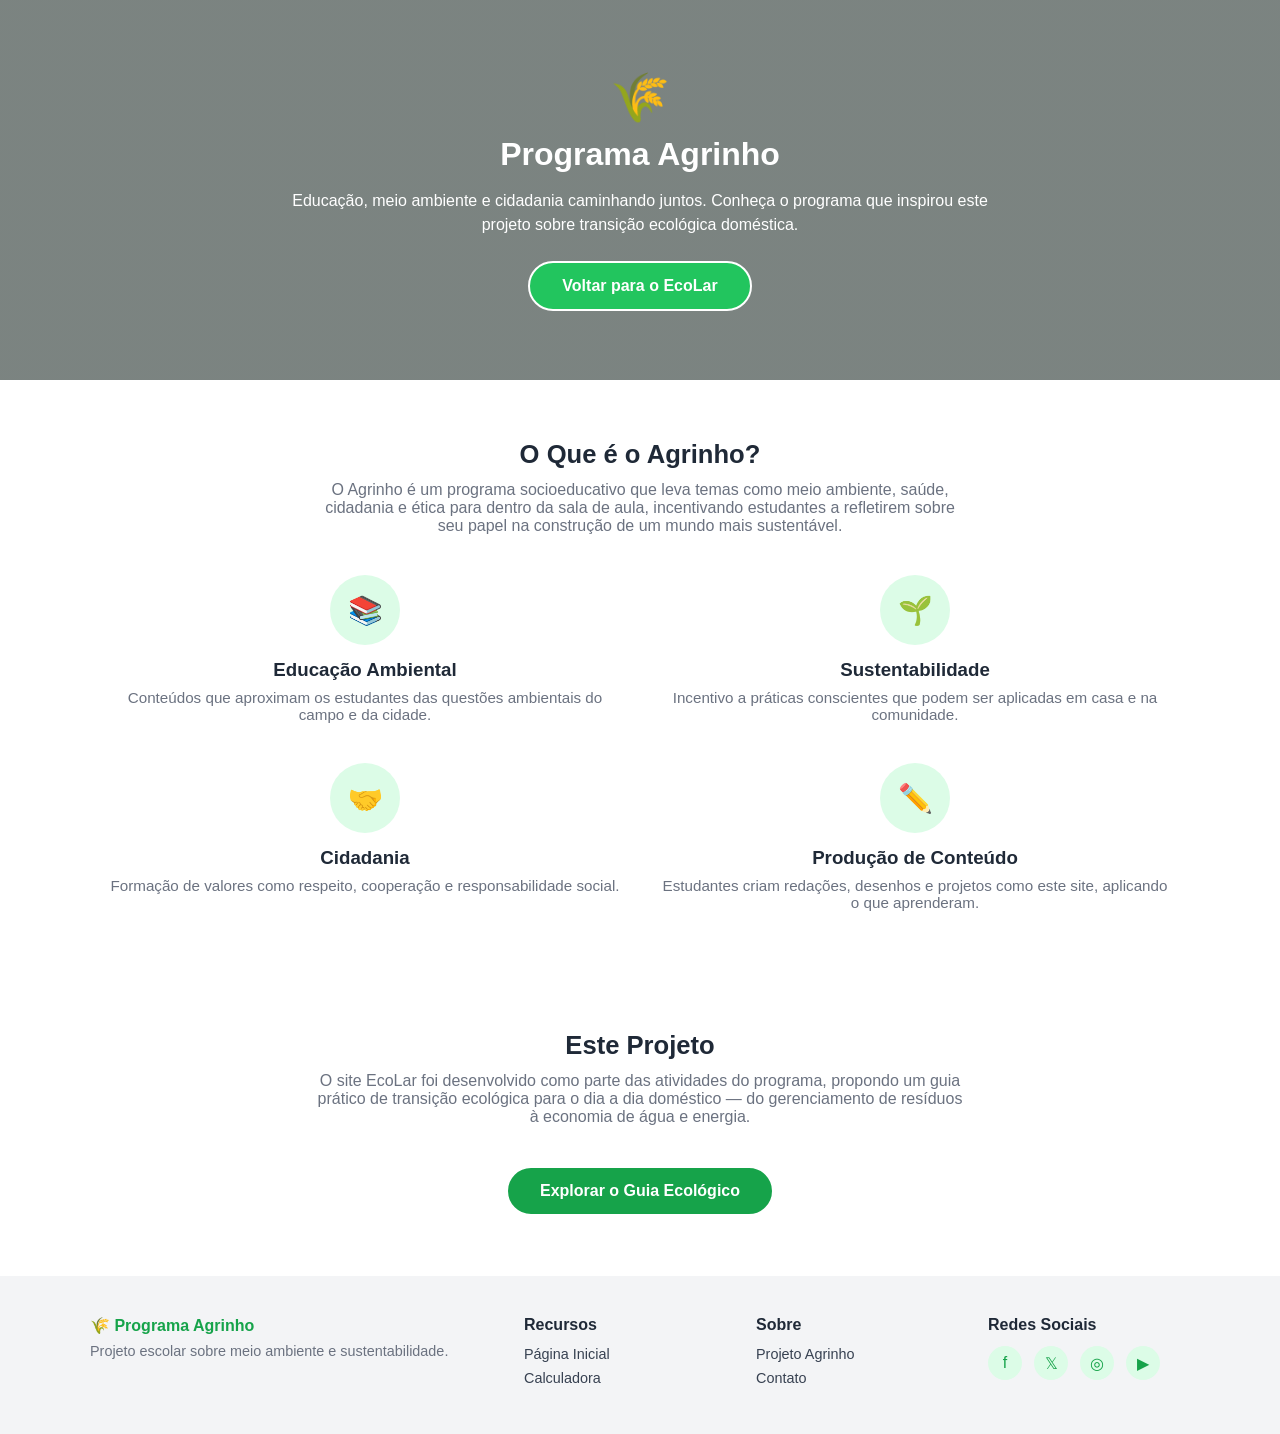
==== agrinho.html @ 68af2e0d "ygfy8of" ====
<!DOCTYPE html>
<html lang="pt-BR">
<head>
<meta charset="UTF-8">
<meta name="viewport" content="width=device-width, initial-scale=1.0">
<title>Programa Agrinho - EcoLar</title>
<link rel="stylesheet" href="style.css">
</head>
<body>

  <div class="hero" style="min-height:380px;">
    <div class="hero-inner">
      <div class="leaf-icon">🌾</div>
      <h1>Programa Agrinho</h1>
      <p>Educação, meio ambiente e cidadania caminhando juntos. Conheça o programa que inspirou este projeto sobre transição ecológica doméstica.</p>
      <a href="index.html" class="btn-primary" style="display:inline-block;">Voltar para o EcoLar</a>
    </div>
  </div>

  <section>
    <h2>O Que é o Agrinho?</h2>
    <p class="subtitle">O Agrinho é um programa socioeducativo que leva temas como meio ambiente, saúde, cidadania e ética para dentro da sala de aula, incentivando estudantes a refletirem sobre seu papel na construção de um mundo mais sustentável.</p>
    <div class="why-grid">
      <div class="why-item">
        <div class="icon-circle">📚</div>
        <h3>Educação Ambiental</h3>
        <p>Conteúdos que aproximam os estudantes das questões ambientais do campo e da cidade.</p>
      </div>
      <div class="why-item">
        <div class="icon-circle">🌱</div>
        <h3>Sustentabilidade</h3>
        <p>Incentivo a práticas conscientes que podem ser aplicadas em casa e na comunidade.</p>
      </div>
      <div class="why-item">
        <div class="icon-circle">🤝</div>
        <h3>Cidadania</h3>
        <p>Formação de valores como respeito, cooperação e responsabilidade social.</p>
      </div>
      <div class="why-item">
        <div class="icon-circle">✏️</div>
        <h3>Produção de Conteúdo</h3>
        <p>Estudantes criam redações, desenhos e projetos como este site, aplicando o que aprenderam.</p>
      </div>
    </div>
  </section>

  <section>
    <h2>Este Projeto</h2>
    <p class="subtitle">O site EcoLar foi desenvolvido como parte das atividades do programa, propondo um guia prático de transição ecológica para o dia a dia doméstico — do gerenciamento de resíduos à economia de água e energia.</p>
    <div style="text-align:center;">
      <a href="index.html" class="btn-primary" style="background:#16a34a; color:#fff; display:inline-block;">Explorar o Guia Ecológico</a>
    </div>
  </section>

  <footer>
    <div class="footer-grid">
      <div>
        <div class="footer-logo">🌾 Programa Agrinho</div>
        <p>Projeto escolar sobre meio ambiente e sustentabilidade.</p>
      </div>
      <div>
        <h4>Recursos</h4>
        <ul>
          <li><a href="index.html">Página Inicial</a></li>
          <li><a href="index.html#calculadora">Calculadora</a></li>
        </ul>
      </div>
      <div>
        <h4>Sobre</h4>
        <ul>
          <li><a href="#">Projeto Agrinho</a></li>
          <li><a href="#">Contato</a></li>
        </ul>
      </div>
      <div>
        <h4>Redes Sociais</h4>
        <div class="social-icons">
          <span>f</span><span>𝕏</span><span>◎</span><span>▶</span>
        </div>
      </div>
    </div>
  </footer>

</body>
</html>
---- style.css ----
* { margin:0; padding:0; box-sizing:border-box; font-family: Arial, Helvetica, sans-serif; }
body { color:#1f2937; background:#fff; }
a { text-decoration:none; color:inherit; }

/* HERO */
.hero {
  position:relative;
  min-height:520px;
  display:flex;
  align-items:center;
  justify-content:center;
  text-align:center;
  color:#fff;
  background:
    linear-gradient(rgba(15,30,25,0.55), rgba(15,30,25,0.55)),
    url('https://images.unsplash.com/photo-1600585154340-be6161a56a0c?q=80&w=1600&auto=format&fit=crop') center/cover no-repeat;
  padding:40px 20px;
}
.hero-inner { max-width:700px; }
.leaf-icon { font-size:48px; margin-bottom:10px; }
.hero h1 { font-size:2rem; margin-bottom:16px; }
.hero p { font-size:1rem; margin-bottom:24px; line-height:1.5; }
.btn-primary {
  display:inline-block;
  background:#22c55e;
  border:2px solid #fff;
  color:#fff;
  padding:14px 32px;
  border-radius:30px;
  font-weight:bold;
  cursor:pointer;
  font-size:1rem;
}
.btn-primary:hover { background:#16a34a; }

section { padding:60px 20px; max-width:1100px; margin:0 auto; }
h2 { text-align:center; font-size:1.6rem; margin-bottom:12px; }
.subtitle { text-align:center; color:#6b7280; max-width:650px; margin:0 auto 40px; }

/* WHY GRID */
.why-grid { display:grid; grid-template-columns:1fr 1fr; gap:40px; }
@media (max-width:640px){ .why-grid{ grid-template-columns:1fr; } }
.why-item { text-align:center; }
.icon-circle {
  width:70px; height:70px; border-radius:50%;
  background:#dcfce7; color:#16a34a;
  display:flex; align-items:center; justify-content:center;
  font-size:28px; margin:0 auto 14px;
}
.why-item h3 { margin-bottom:8px; }
.why-item p { color:#6b7280; font-size:0.95rem; }

/* CARDS (action areas) */
.cards-grid { display:grid; grid-template-columns:1fr 1fr; gap:30px; }
@media (max-width:640px){ .cards-grid{ grid-template-columns:1fr; } }
.card { }
.card-img {
  position:relative;
  height:180px;
  border-radius:10px;
  background-size:cover;
  background-position:center;
  display:flex;
  align-items:flex-end;
  padding:14px;
  color:#fff;
  font-weight:bold;
  font-size:1.1rem;
}
.card-img::before {
  content:"";
  position:absolute; inset:0;
  background:linear-gradient(transparent 40%, rgba(0,0,0,0.55));
  border-radius:10px;
}
.card-img span { position:relative; z-index:1; }
.card ul { margin-top:14px; list-style:none; }
.card li { padding:6px 0; color:#374151; position:relative; padding-left:16px; }
.card li::before { content:"•"; color:#16a34a; position:absolute; left:0; }

.bg1 { background-image:url('https://images.unsplash.com/photo-1532996122724-e3c354a0b15b?q=80&w=800&auto=format&fit=crop'); }
.bg2 { background-image:url('https://images.unsplash.com/photo-1509391366360-2e959784a276?q=80&w=800&auto=format&fit=crop'); }
.bg3 { background-image:url('https://images.unsplash.com/photo-1509391366360-2e959784a276?q=80&w=800&auto=format&fit=crop'); }
.bg4 { background-image:url('https://images.unsplash.com/photo-1466611653911-95081537e5b7?q=80&w=800&auto=format&fit=crop'); }
.bg5 { background-image:url('https://images.unsplash.com/photo-1519681393784-d120267933ba?q=80&w=800&auto=format&fit=crop'); }
.bg6 { background-image:url('https://images.unsplash.com/photo-1542601906990-b4d3fb778b09?q=80&w=800&auto=format&fit=crop'); }

/* CALCULATOR */
.calc-box { background:#f9fafb; border-radius:14px; padding:40px 24px; }
.calc-icon { text-align:center; font-size:40px; margin-bottom:8px; }
.calc-options { max-width:500px; margin:30px auto; }
.calc-option { display:flex; align-items:center; gap:12px; padding:14px 0; border-bottom:1px solid #e5e7eb; font-size:1rem; }
.calc-option input { width:20px; height:20px; }
.calc-results { display:flex; justify-content:space-around; margin-top:40px; flex-wrap:wrap; gap:20px; text-align:center; }
.result-item .r-icon { font-size:30px; margin-bottom:8px; }
.result-item .r-label { color:#6b7280; font-size:0.9rem; }
.result-item .r-value { font-weight:bold; font-size:1.2rem; margin-top:4px; }
.co2 .r-icon, .co2 .r-value { color:#16a34a; }
.agua .r-icon, .agua .r-value { color:#3b82f6; }
.energia .r-icon, .energia .r-value { color:#d97706; }

/* NEWSLETTER */
.newsletter {
  background:linear-gradient(135deg,#16a34a,#166534);
  color:#fff;
  text-align:center;
  padding:60px 20px;
}
.newsletter h2 { color:#fff; }
.newsletter p { max-width:500px; margin:0 auto 24px; opacity:0.9; }
.newsletter form { display:flex; justify-content:center; gap:10px; flex-wrap:wrap; }
.newsletter input[type=email] {
  padding:12px 16px; border-radius:30px; border:none; width:280px; max-width:80vw;
}
.newsletter button {
  padding:12px 24px; border-radius:30px; border:none; background:#fff; color:#166534; font-weight:bold; cursor:pointer;
}

/* FOOTER */
footer { background:#f3f4f6; padding:40px 20px; }
.footer-grid { max-width:1100px; margin:0 auto; display:grid; grid-template-columns:2fr 1fr 1fr 1fr; gap:30px; }
@media (max-width:640px){ .footer-grid{ grid-template-columns:1fr 1fr; } }
footer h4 { margin-bottom:12px; font-size:1rem; }
footer p { color:#6b7280; font-size:0.9rem; }
footer ul { list-style:none; }
footer li { margin-bottom:8px; color:#374151; font-size:0.9rem; }
.footer-logo { font-weight:bold; color:#16a34a; margin-bottom:8px; }
.social-icons { display:flex; gap:12px; }
.social-icons span { width:34px; height:34px; border-radius:50%; background:#dcfce7; color:#16a34a; display:flex; align-items:center; justify-content:center; }
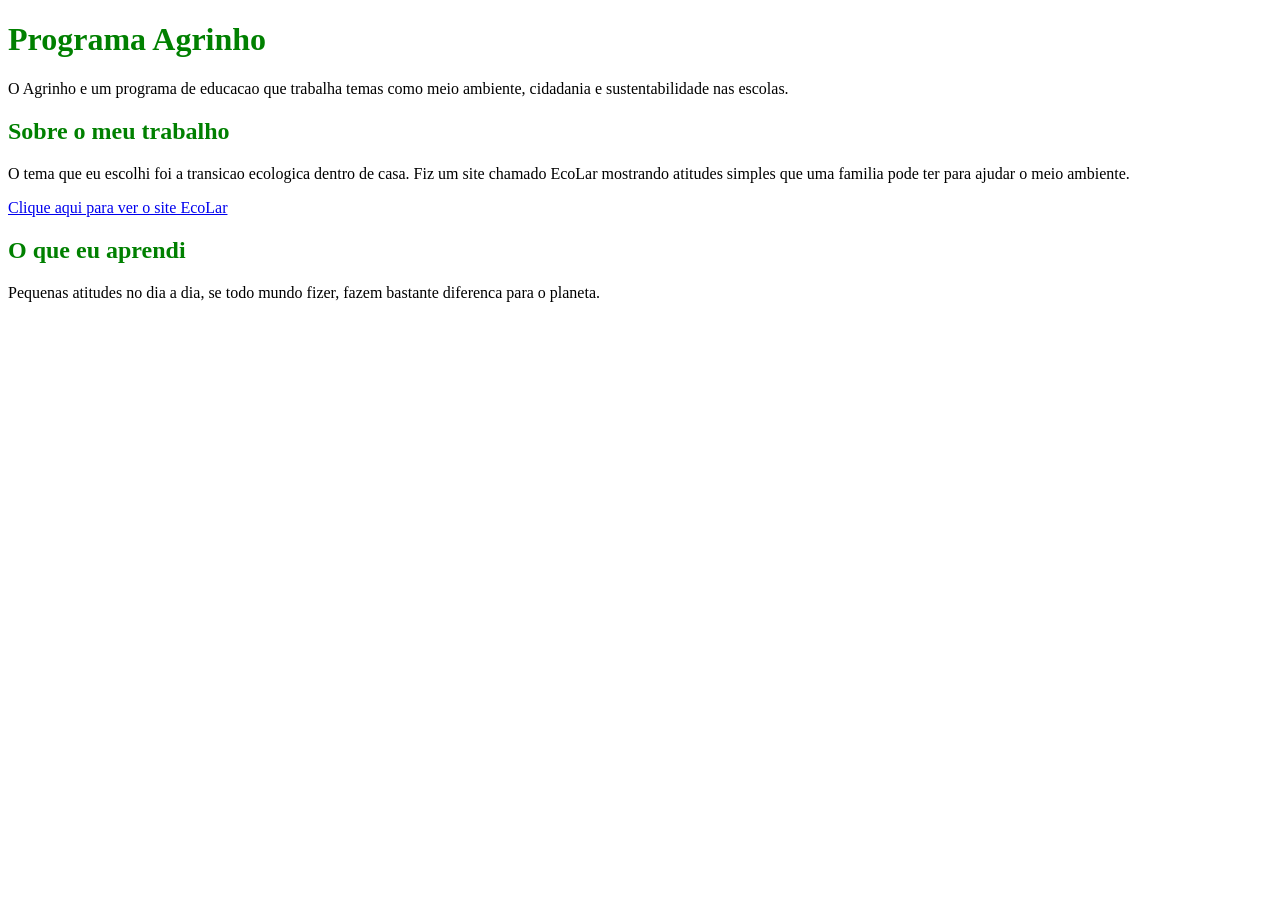
==== commit bb72d3a5: "kjmk" ====
--- a/agrinho.html
+++ b/agrinho.html
@@ -1,85 +1,22 @@
 <!DOCTYPE html>
-<html lang="pt-BR">
+<html>
 <head>
-<meta charset="UTF-8">
-<meta name="viewport" content="width=device-width, initial-scale=1.0">
-<title>Programa Agrinho - EcoLar</title>
+<title>Agrinho</title>
 <link rel="stylesheet" href="style.css">
 </head>
 <body>
 
-  <div class="hero" style="min-height:380px;">
-    <div class="hero-inner">
-      <div class="leaf-icon">🌾</div>
-      <h1>Programa Agrinho</h1>
-      <p>Educação, meio ambiente e cidadania caminhando juntos. Conheça o programa que inspirou este projeto sobre transição ecológica doméstica.</p>
-      <a href="index.html" class="btn-primary" style="display:inline-block;">Voltar para o EcoLar</a>
-    </div>
-  </div>
+<h1>Programa Agrinho</h1>
 
-  <section>
-    <h2>O Que é o Agrinho?</h2>
-    <p class="subtitle">O Agrinho é um programa socioeducativo que leva temas como meio ambiente, saúde, cidadania e ética para dentro da sala de aula, incentivando estudantes a refletirem sobre seu papel na construção de um mundo mais sustentável.</p>
-    <div class="why-grid">
-      <div class="why-item">
-        <div class="icon-circle">📚</div>
-        <h3>Educação Ambiental</h3>
-        <p>Conteúdos que aproximam os estudantes das questões ambientais do campo e da cidade.</p>
-      </div>
-      <div class="why-item">
-        <div class="icon-circle">🌱</div>
-        <h3>Sustentabilidade</h3>
-        <p>Incentivo a práticas conscientes que podem ser aplicadas em casa e na comunidade.</p>
-      </div>
-      <div class="why-item">
-        <div class="icon-circle">🤝</div>
-        <h3>Cidadania</h3>
-        <p>Formação de valores como respeito, cooperação e responsabilidade social.</p>
-      </div>
-      <div class="why-item">
-        <div class="icon-circle">✏️</div>
-        <h3>Produção de Conteúdo</h3>
-        <p>Estudantes criam redações, desenhos e projetos como este site, aplicando o que aprenderam.</p>
-      </div>
-    </div>
-  </section>
+<p>O Agrinho e um programa de educacao que trabalha temas como meio ambiente, cidadania e sustentabilidade nas escolas.</p>
 
-  <section>
-    <h2>Este Projeto</h2>
-    <p class="subtitle">O site EcoLar foi desenvolvido como parte das atividades do programa, propondo um guia prático de transição ecológica para o dia a dia doméstico — do gerenciamento de resíduos à economia de água e energia.</p>
-    <div style="text-align:center;">
-      <a href="index.html" class="btn-primary" style="background:#16a34a; color:#fff; display:inline-block;">Explorar o Guia Ecológico</a>
-    </div>
-  </section>
+<h2>Sobre o meu trabalho</h2>
+<p>O tema que eu escolhi foi a transicao ecologica dentro de casa. Fiz um site chamado EcoLar mostrando atitudes simples que uma familia pode ter para ajudar o meio ambiente.</p>
 
-  <footer>
-    <div class="footer-grid">
-      <div>
-        <div class="footer-logo">🌾 Programa Agrinho</div>
-        <p>Projeto escolar sobre meio ambiente e sustentabilidade.</p>
-      </div>
-      <div>
-        <h4>Recursos</h4>
-        <ul>
-          <li><a href="index.html">Página Inicial</a></li>
-          <li><a href="index.html#calculadora">Calculadora</a></li>
-        </ul>
-      </div>
-      <div>
-        <h4>Sobre</h4>
-        <ul>
-          <li><a href="#">Projeto Agrinho</a></li>
-          <li><a href="#">Contato</a></li>
-        </ul>
-      </div>
-      <div>
-        <h4>Redes Sociais</h4>
-        <div class="social-icons">
-          <span>f</span><span>𝕏</span><span>◎</span><span>▶</span>
-        </div>
-      </div>
-    </div>
-  </footer>
+<p><a href="index.html">Clique aqui para ver o site EcoLar</a></p>
+
+<h2>O que eu aprendi</h2>
+<p>Pequenas atitudes no dia a dia, se todo mundo fizer, fazem bastante diferenca para o planeta.</p>
 
 </body>
 </html>
--- a/style.css
+++ b/style.css
@@ -1,129 +1,7 @@
-* { margin:0; padding:0; box-sizing:border-box; font-family: Arial, Helvetica, sans-serif; }
-body { color:#1f2937; background:#fff; }
-a { text-decoration:none; color:inherit; }
-
-/* HERO */
-.hero {
-  position:relative;
-  min-height:520px;
-  display:flex;
-  align-items:center;
-  justify-content:center;
-  text-align:center;
-  color:#fff;
-  background:
-    linear-gradient(rgba(15,30,25,0.55), rgba(15,30,25,0.55)),
-    url('https://images.unsplash.com/photo-1600585154340-be6161a56a0c?q=80&w=1600&auto=format&fit=crop') center/cover no-repeat;
-  padding:40px 20px;
-}
-.hero-inner { max-width:700px; }
-.leaf-icon { font-size:48px; margin-bottom:10px; }
-.hero h1 { font-size:2rem; margin-bottom:16px; }
-.hero p { font-size:1rem; margin-bottom:24px; line-height:1.5; }
-.btn-primary {
-  display:inline-block;
-  background:#22c55e;
-  border:2px solid #fff;
-  color:#fff;
-  padding:14px 32px;
-  border-radius:30px;
-  font-weight:bold;
-  cursor:pointer;
-  font-size:1rem;
-}
-.btn-primary:hover { background:#16a34a; }
-
-section { padding:60px 20px; max-width:1100px; margin:0 auto; }
-h2 { text-align:center; font-size:1.6rem; margin-bottom:12px; }
-.subtitle { text-align:center; color:#6b7280; max-width:650px; margin:0 auto 40px; }
-
-/* WHY GRID */
-.why-grid { display:grid; grid-template-columns:1fr 1fr; gap:40px; }
-@media (max-width:640px){ .why-grid{ grid-template-columns:1fr; } }
-.why-item { text-align:center; }
-.icon-circle {
-  width:70px; height:70px; border-radius:50%;
-  background:#dcfce7; color:#16a34a;
-  display:flex; align-items:center; justify-content:center;
-  font-size:28px; margin:0 auto 14px;
-}
-.why-item h3 { margin-bottom:8px; }
-.why-item p { color:#6b7280; font-size:0.95rem; }
-
-/* CARDS (action areas) */
-.cards-grid { display:grid; grid-template-columns:1fr 1fr; gap:30px; }
-@media (max-width:640px){ .cards-grid{ grid-template-columns:1fr; } }
-.card { }
-.card-img {
-  position:relative;
-  height:180px;
-  border-radius:10px;
-  background-size:cover;
-  background-position:center;
-  display:flex;
-  align-items:flex-end;
-  padding:14px;
-  color:#fff;
-  font-weight:bold;
-  font-size:1.1rem;
-}
-.card-img::before {
-  content:"";
-  position:absolute; inset:0;
-  background:linear-gradient(transparent 40%, rgba(0,0,0,0.55));
-  border-radius:10px;
-}
-.card-img span { position:relative; z-index:1; }
-.card ul { margin-top:14px; list-style:none; }
-.card li { padding:6px 0; color:#374151; position:relative; padding-left:16px; }
-.card li::before { content:"•"; color:#16a34a; position:absolute; left:0; }
-
-.bg1 { background-image:url('https://images.unsplash.com/photo-1532996122724-e3c354a0b15b?q=80&w=800&auto=format&fit=crop'); }
-.bg2 { background-image:url('https://images.unsplash.com/photo-1509391366360-2e959784a276?q=80&w=800&auto=format&fit=crop'); }
-.bg3 { background-image:url('https://images.unsplash.com/photo-1509391366360-2e959784a276?q=80&w=800&auto=format&fit=crop'); }
-.bg4 { background-image:url('https://images.unsplash.com/photo-1466611653911-95081537e5b7?q=80&w=800&auto=format&fit=crop'); }
-.bg5 { background-image:url('https://images.unsplash.com/photo-1519681393784-d120267933ba?q=80&w=800&auto=format&fit=crop'); }
-.bg6 { background-image:url('https://images.unsplash.com/photo-1542601906990-b4d3fb778b09?q=80&w=800&auto=format&fit=crop'); }
-
-/* CALCULATOR */
-.calc-box { background:#f9fafb; border-radius:14px; padding:40px 24px; }
-.calc-icon { text-align:center; font-size:40px; margin-bottom:8px; }
-.calc-options { max-width:500px; margin:30px auto; }
-.calc-option { display:flex; align-items:center; gap:12px; padding:14px 0; border-bottom:1px solid #e5e7eb; font-size:1rem; }
-.calc-option input { width:20px; height:20px; }
-.calc-results { display:flex; justify-content:space-around; margin-top:40px; flex-wrap:wrap; gap:20px; text-align:center; }
-.result-item .r-icon { font-size:30px; margin-bottom:8px; }
-.result-item .r-label { color:#6b7280; font-size:0.9rem; }
-.result-item .r-value { font-weight:bold; font-size:1.2rem; margin-top:4px; }
-.co2 .r-icon, .co2 .r-value { color:#16a34a; }
-.agua .r-icon, .agua .r-value { color:#3b82f6; }
-.energia .r-icon, .energia .r-value { color:#d97706; }
-
-/* NEWSLETTER */
-.newsletter {
-  background:linear-gradient(135deg,#16a34a,#166534);
-  color:#fff;
-  text-align:center;
-  padding:60px 20px;
-}
-.newsletter h2 { color:#fff; }
-.newsletter p { max-width:500px; margin:0 auto 24px; opacity:0.9; }
-.newsletter form { display:flex; justify-content:center; gap:10px; flex-wrap:wrap; }
-.newsletter input[type=email] {
-  padding:12px 16px; border-radius:30px; border:none; width:280px; max-width:80vw;
-}
-.newsletter button {
-  padding:12px 24px; border-radius:30px; border:none; background:#fff; color:#166534; font-weight:bold; cursor:pointer;
+h1 {
+  color: green;
 }
 
-/* FOOTER */
-footer { background:#f3f4f6; padding:40px 20px; }
-.footer-grid { max-width:1100px; margin:0 auto; display:grid; grid-template-columns:2fr 1fr 1fr 1fr; gap:30px; }
-@media (max-width:640px){ .footer-grid{ grid-template-columns:1fr 1fr; } }
-footer h4 { margin-bottom:12px; font-size:1rem; }
-footer p { color:#6b7280; font-size:0.9rem; }
-footer ul { list-style:none; }
-footer li { margin-bottom:8px; color:#374151; font-size:0.9rem; }
-.footer-logo { font-weight:bold; color:#16a34a; margin-bottom:8px; }
-.social-icons { display:flex; gap:12px; }
-.social-icons span { width:34px; height:34px; border-radius:50%; background:#dcfce7; color:#16a34a; display:flex; align-items:center; justify-content:center; }+h2 {
+  color: green;
+}
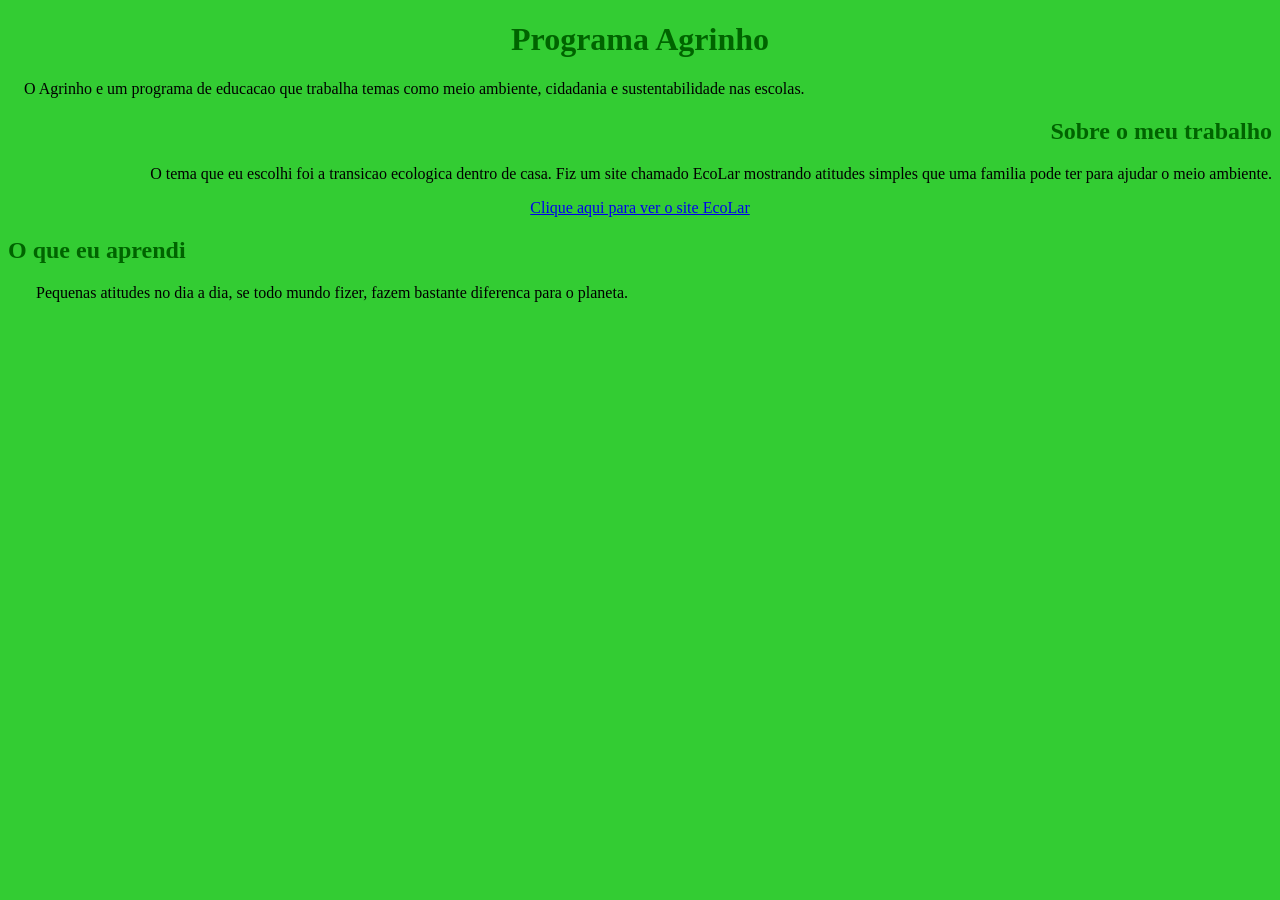
==== commit aaf2a6cb: "kjmk" ====
--- a/agrinho.html
+++ b/agrinho.html
@@ -6,17 +6,17 @@
 </head>
 <body>
 
-<h1>Programa Agrinho</h1>
+<center><h1>Programa Agrinho</h1></center>
 
-<p>O Agrinho e um programa de educacao que trabalha temas como meio ambiente, cidadania e sustentabilidade nas escolas.</p>
+<p>&nbsp;&nbsp;&nbsp;&nbsp;O Agrinho e um programa de educacao que trabalha temas como meio ambiente, cidadania e sustentabilidade nas escolas.</p>
 
-<h2>Sobre o meu trabalho</h2>
-<p>O tema que eu escolhi foi a transicao ecologica dentro de casa. Fiz um site chamado EcoLar mostrando atitudes simples que uma familia pode ter para ajudar o meio ambiente.</p>
+<h2 align="right">Sobre o meu trabalho</h2>
+<p align="right">O tema que eu escolhi foi a transicao ecologica dentro de casa. Fiz um site chamado EcoLar mostrando atitudes simples que uma familia pode ter para ajudar o meio ambiente.</p>
 
-<p><a href="index.html">Clique aqui para ver o site EcoLar</a></p>
+<center><p><a href="index.html">Clique aqui para ver o site EcoLar</a></p></center>
 
 <h2>O que eu aprendi</h2>
-<p>Pequenas atitudes no dia a dia, se todo mundo fizer, fazem bastante diferenca para o planeta.</p>
+<p>&nbsp;&nbsp;&nbsp;&nbsp;&nbsp;&nbsp;&nbsp;Pequenas atitudes no dia a dia, se todo mundo fizer, fazem bastante diferenca para o planeta.</p>
 
 </body>
 </html>
--- a/style.css
+++ b/style.css
@@ -1,7 +1,11 @@
+body {
+  background-color: #33cc33;
+}
+
 h1 {
-  color: green;
+  color: darkgreen;
 }
 
 h2 {
-  color: green;
+  color: darkgreen;
 }
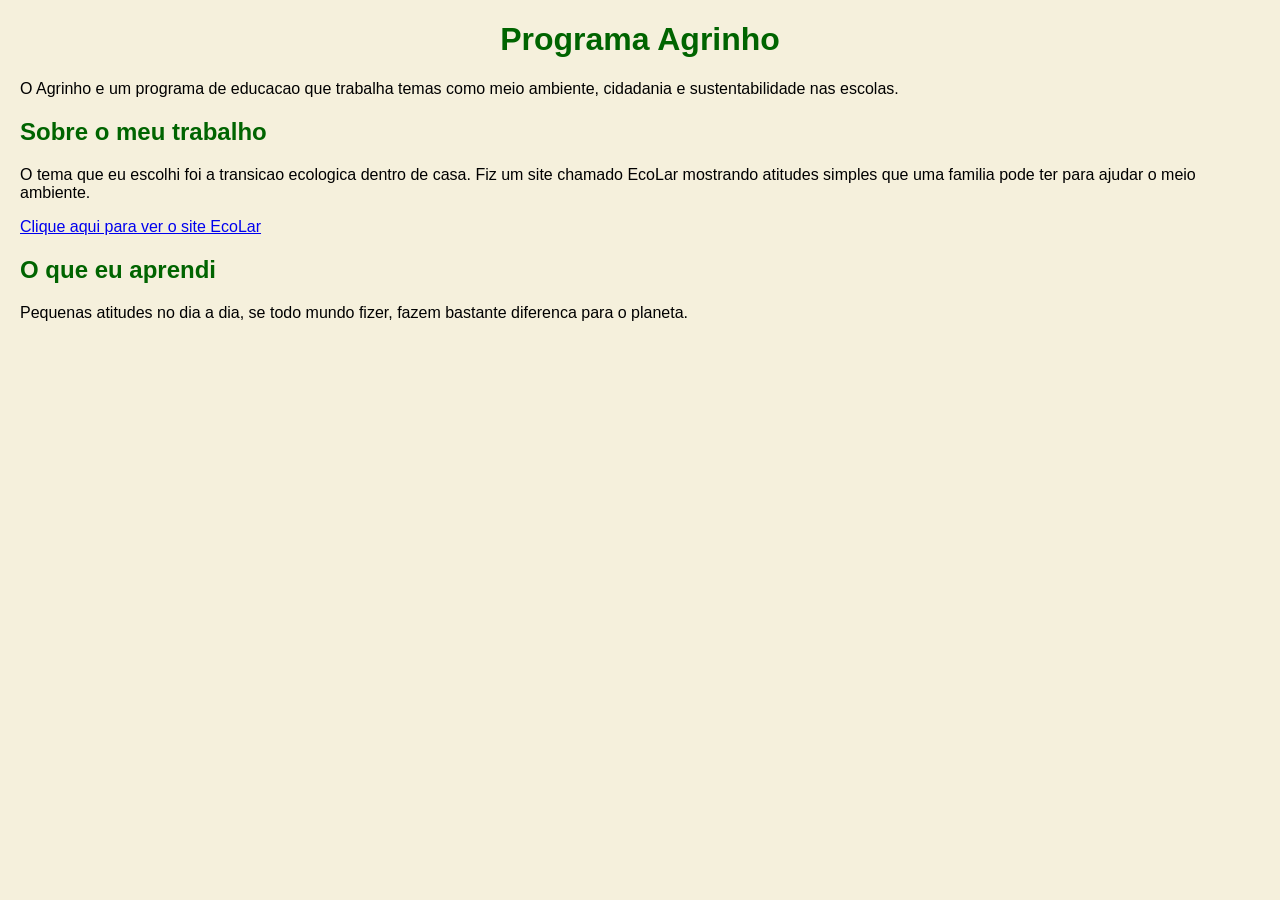
==== commit 8929f3f3: "hgvtrfdu" ====
--- a/agrinho.html
+++ b/agrinho.html
@@ -8,15 +8,15 @@
 
 <center><h1>Programa Agrinho</h1></center>
 
-<p>&nbsp;&nbsp;&nbsp;&nbsp;O Agrinho e um programa de educacao que trabalha temas como meio ambiente, cidadania e sustentabilidade nas escolas.</p>
+<p>O Agrinho e um programa de educacao que trabalha temas como meio ambiente, cidadania e sustentabilidade nas escolas.</p>
 
-<h2 align="right">Sobre o meu trabalho</h2>
-<p align="right">O tema que eu escolhi foi a transicao ecologica dentro de casa. Fiz um site chamado EcoLar mostrando atitudes simples que uma familia pode ter para ajudar o meio ambiente.</p>
+<h2>Sobre o meu trabalho</h2>
+<p>O tema que eu escolhi foi a transicao ecologica dentro de casa. Fiz um site chamado EcoLar mostrando atitudes simples que uma familia pode ter para ajudar o meio ambiente.</p>
 
-<center><p><a href="index.html">Clique aqui para ver o site EcoLar</a></p></center>
+<p><a href="index.html">Clique aqui para ver o site EcoLar</a></p>
 
 <h2>O que eu aprendi</h2>
-<p>&nbsp;&nbsp;&nbsp;&nbsp;&nbsp;&nbsp;&nbsp;Pequenas atitudes no dia a dia, se todo mundo fizer, fazem bastante diferenca para o planeta.</p>
+<p>Pequenas atitudes no dia a dia, se todo mundo fizer, fazem bastante diferenca para o planeta.</p>
 
 </body>
 </html>
--- a/style.css
+++ b/style.css
@@ -1,5 +1,7 @@
 body {
-  background-color: #33cc33;
+  background-color: #f5f0dc;
+  font-family: Arial, sans-serif;
+  margin: 20px;
 }
 
 h1 {
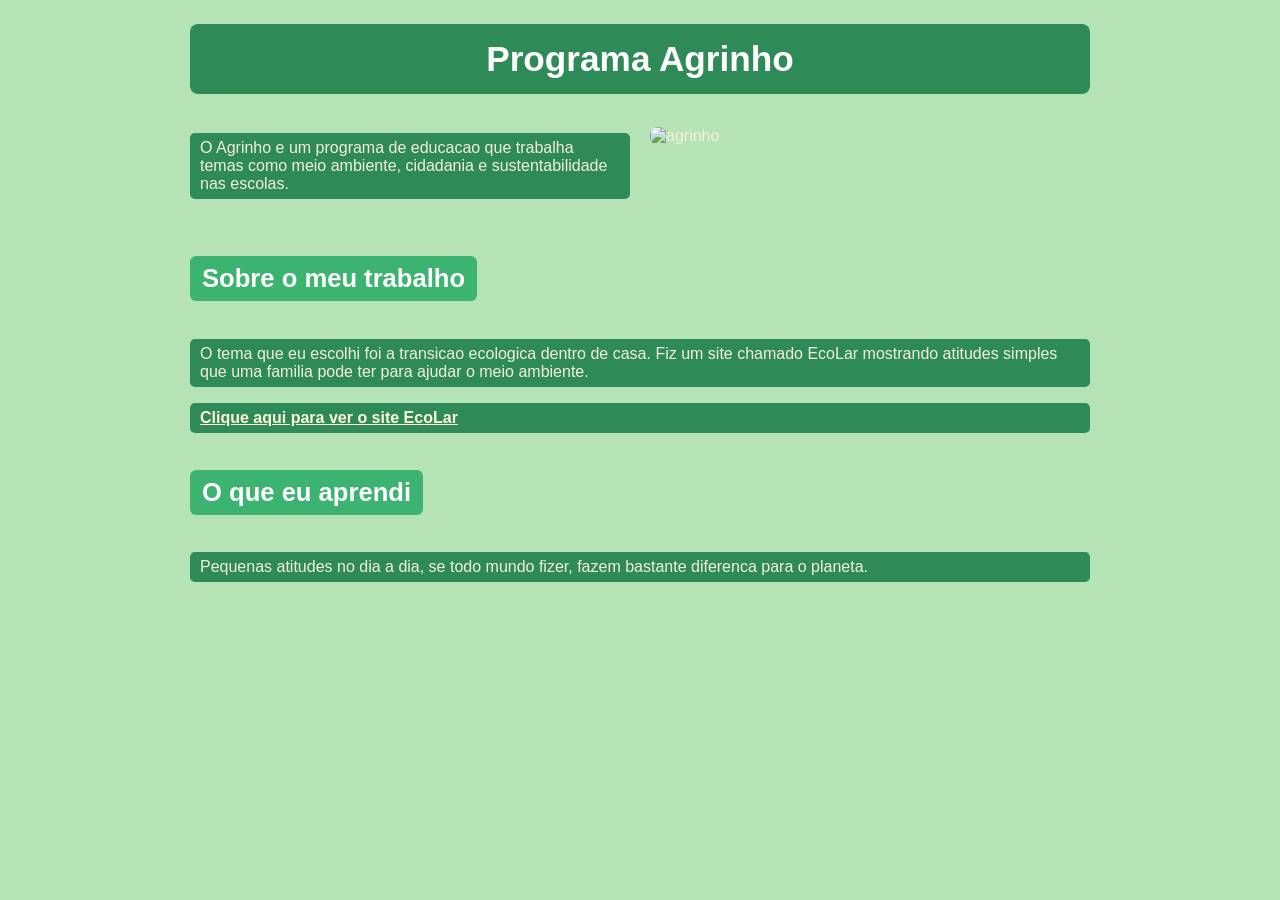
==== commit 944c31c1: "fdcgv" ====
--- a/agrinho.html
+++ b/agrinho.html
@@ -6,9 +6,18 @@
 </head>
 <body>
 
-<center><h1>Programa Agrinho</h1></center>
+<div class="container">
 
-<p>O Agrinho e um programa de educacao que trabalha temas como meio ambiente, cidadania e sustentabilidade nas escolas.</p>
+<h1>Programa Agrinho</h1>
+
+<div class="row">
+  <div class="col">
+    <p>O Agrinho e um programa de educacao que trabalha temas como meio ambiente, cidadania e sustentabilidade nas escolas.</p>
+  </div>
+  <div class="col">
+    <img src="https://images.unsplash.com/photo-1542601906990-b4d3fb778b09?q=80&w=600&auto=format&fit=crop" alt="agrinho">
+  </div>
+</div>
 
 <h2>Sobre o meu trabalho</h2>
 <p>O tema que eu escolhi foi a transicao ecologica dentro de casa. Fiz um site chamado EcoLar mostrando atitudes simples que uma familia pode ter para ajudar o meio ambiente.</p>
@@ -18,5 +27,7 @@
 <h2>O que eu aprendi</h2>
 <p>Pequenas atitudes no dia a dia, se todo mundo fizer, fazem bastante diferenca para o planeta.</p>
 
+</div>
+
 </body>
 </html>
--- a/style.css
+++ b/style.css
@@ -1,13 +1,72 @@
 body {
-  background-color: #f5f0dc;
+  background-color: #b6e3b6;
   font-family: Arial, sans-serif;
   margin: 20px;
+  color: #f5f0dc;
 }
 
 h1 {
-  color: darkgreen;
+  background-color: #2e8b57;
+  color: white;
+  font-size: 2.2rem;
+  text-align: center;
+  padding: 15px;
+  border-radius: 8px;
 }
 
 h2 {
-  color: darkgreen;
+  background-color: #3cb371;
+  color: white;
+  font-size: 1.6rem;
+  padding: 8px 12px;
+  border-radius: 6px;
+  display: inline-block;
+}
+
+p, li {
+  color: #f5f0dc;
+  background-color: #2e8b57;
+  padding: 6px 10px;
+  border-radius: 5px;
+  font-size: 1rem;
+}
+
+.row {
+  display: flex;
+  gap: 20px;
+  flex-wrap: wrap;
+  align-items: flex-start;
+  margin-bottom: 20px;
+}
+
+.col {
+  flex: 1;
+  min-width: 250px;
+}
+
+img {
+  width: 100%;
+  max-width: 300px;
+  border-radius: 8px;
+  display: block;
+  margin: 10px 0;
+}
+
+.container {
+  max-width: 900px;
+  margin: 0 auto;
+}
+
+a {
+  color: #fff8dc;
+  font-weight: bold;
+}
+
+.resultado {
+  background-color: #256d45;
+  color: #f5f0dc;
+  padding: 10px;
+  border-radius: 6px;
+  font-weight: bold;
+  display: inline-block;
 }
